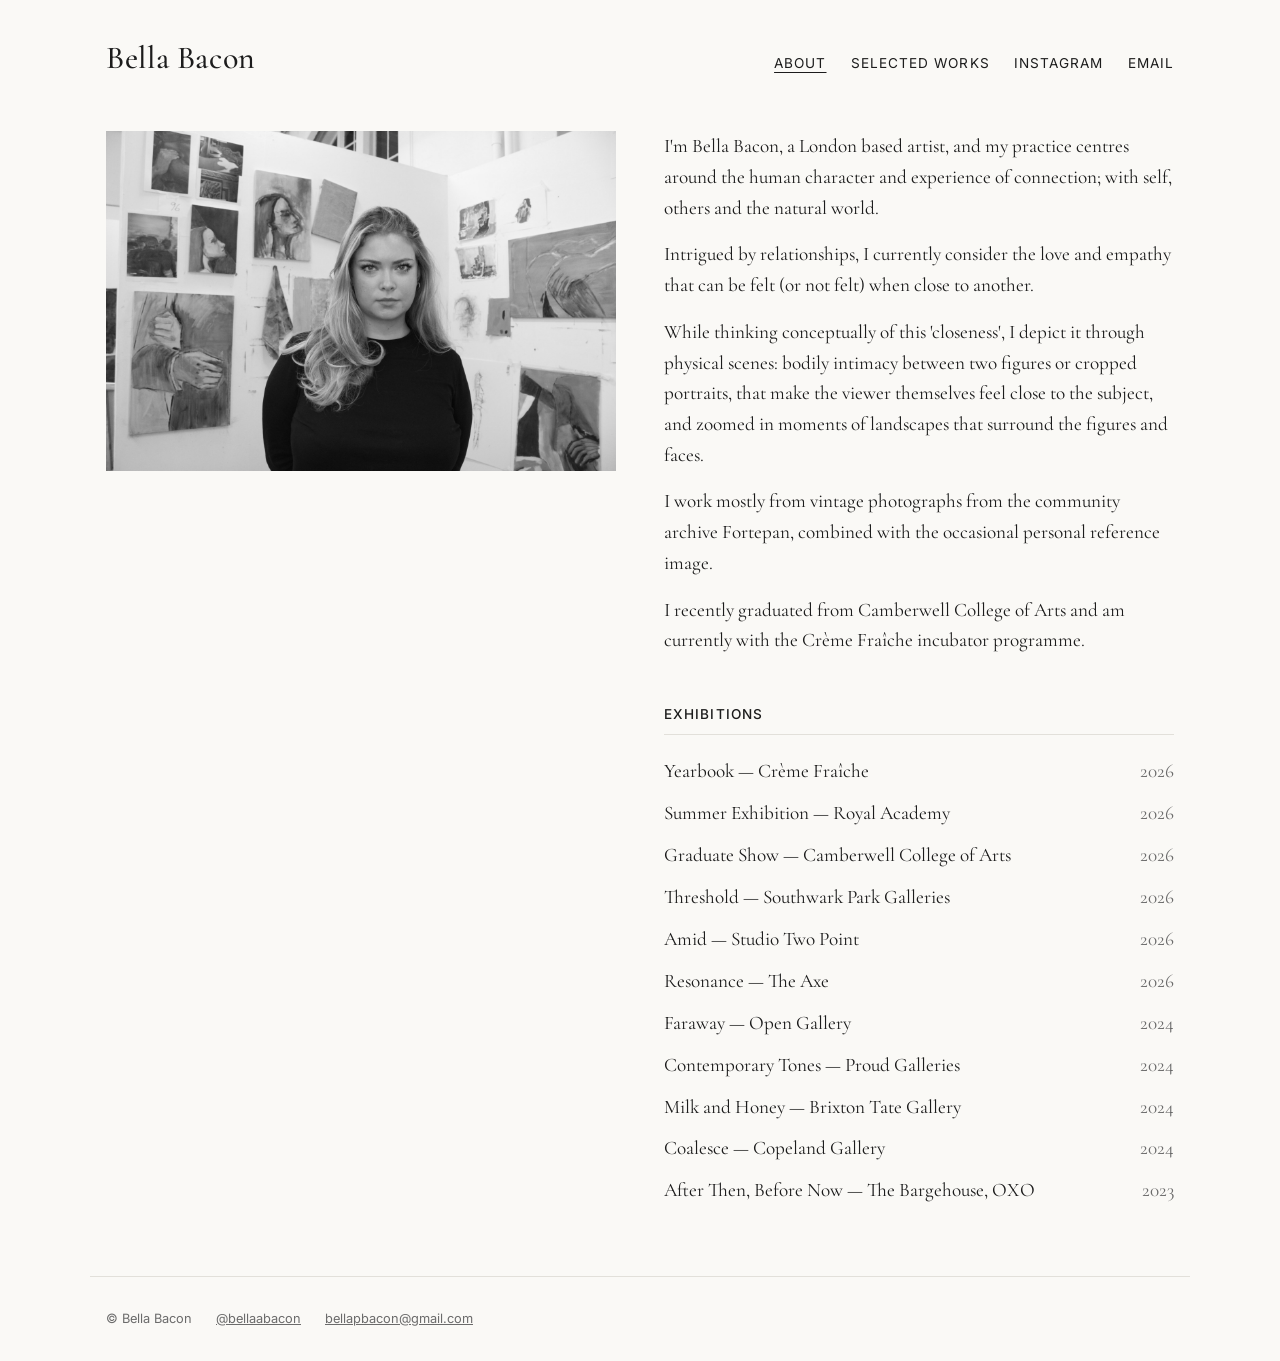
==== index.html @ 7a0c3272 "Update index.html" ====
<!doctype html>
<html lang="en-GB">
<head>
  <meta charset="utf-8">
  <meta name="viewport" content="width=device-width, initial-scale=1">
  <title>Bella Bacon — London Artist</title>
  <meta name="description" content="Bella Bacon is a London based artist whose practice centres on human character and the experience of connection.">
  <link rel="preconnect" href="https://fonts.googleapis.com">
  <link rel="preconnect" href="https://fonts.gstatic.com" crossorigin>
  <link href="https://fonts.googleapis.com/css2?family=Cormorant+Garamond:wght@400;500&family=Inter:wght@400;500&display=swap" rel="stylesheet">
  <link rel="stylesheet" href="style.css">
</head>
<body>

  <header>
    <a class="site-title" href="index.html">Bella Bacon</a>
    <nav>
      <ul>
        <li><a href="index.html" aria-current="page">About</a></li>
        <li><a href="selected-works.html">Selected Works</a></li>
        <li><a href="https://www.instagram.com/bellaabacon/" target="_blank" rel="noopener">Instagram</a></li>
        <li><a href="mailto:bellapbacon@gmail.com">Email</a></li>
      </ul>
    </nav>
  </header>

  <main>
    <section class="intro">
      <img src="siteimageportrait.jpg"
           alt="Bella Bacon standing in front of a wall of her paintings and sketches in the studio"
           width="900" height="1200">

      <div class="bio">
        <p>I'm Bella Bacon, a London based artist, and my practice centres around the human character and experience of connection; with self, others and the natural world.</p>
        <p>Intrigued by relationships, I currently consider the love and empathy that can be felt (or not felt) when close to another.</p>
        <p>While thinking conceptually of this 'closeness', I depict it through physical scenes: bodily intimacy between two figures or cropped portraits, that make the viewer themselves feel close to the subject, and zoomed in moments of landscapes that surround the figures and faces.</p>
        <p>I work mostly from vintage photographs from the community archive Fortepan, combined with the occasional personal reference image.</p>
        <p>I recently graduated from Camberwell College of Arts and am currently with the Crème Fraîche incubator programme.</p>

        <h2>Exhibitions</h2>
        <ul class="exhibitions">
          <li><span>Yearbook — Crème Fraîche</span><span class="year">2026</span></li>
          <li><span>Summer Exhibition — Royal Academy</span><span class="year">2026</span></li>
          <li><span>Graduate Show — Camberwell College of Arts</span><span class="year">2026</span></li>
          <li><span>Threshold — Southwark Park Galleries</span><span class="year">2026</span></li>
          <li><span>Amid — Studio Two Point</span><span class="year">2026</span></li>
          <li><span>Resonance — The Axe</span><span class="year">2026</span></li>
          <li><span>Faraway — Open Gallery</span><span class="year">2024</span></li>
          <li><span>Contemporary Tones — Proud Galleries</span><span class="year">2024</span></li>
          <li><span>Milk and Honey — Brixton Tate Gallery</span><span class="year">2024</span></li>
          <li><span>Coalesce — Copeland Gallery</span><span class="year">2024</span></li>
          <li><span>After Then, Before Now — The Bargehouse, OXO</span><span class="year">2023</span></li>
        </ul>
      </div>
    </section>
  </main>

  <footer>
    <span>© Bella Bacon</span>
    <a href="https://www.instagram.com/bellaabacon/" target="_blank" rel="noopener">@bellaabacon</a>
    <a href="mailto:bellapbacon@gmail.com">bellapbacon@gmail.com</a>
  </footer>

</body>
</html>
---- style.css ----
/* Bella Bacon — shared styles */
:root {
  --bg: #faf9f6;
  --text: #1c1c1c;
  --muted: #6b6b6b;
  --line: #e2e0da;
  --max: 1100px;
}

* { box-sizing: border-box; margin: 0; padding: 0; }

body {
  background: var(--bg);
  color: var(--text);
  font-family: "Cormorant Garamond", Georgia, serif;
  font-size: 1.2rem;
  line-height: 1.6;
}

a { color: inherit; }
img { max-width: 100%; display: block; }

/* Header */
header {
  max-width: var(--max);
  margin: 0 auto;
  padding: 2rem 1rem;
  display: flex;
  flex-wrap: wrap;
  gap: 1rem;
  align-items: baseline;
  justify-content: space-between;
}
.site-title {
  font-size: 2rem;
  font-weight: 500;
  letter-spacing: 0.02em;
  text-decoration: none;
}
nav ul {
  list-style: none;
  display: flex;
  flex-wrap: wrap;
  gap: 1.5rem;
  font-family: "Inter", Helvetica, Arial, sans-serif;
  font-size: 0.85rem;
  letter-spacing: 0.08em;
  text-transform: uppercase;
}
nav a { text-decoration: none; }
nav a:hover, nav a[aria-current="page"] { text-decoration: underline; text-underline-offset: 4px; }

main {
  max-width: var(--max);
  margin: 0 auto;
  padding: 1rem 1rem 4rem;
}

/* Home */
.intro {
  display: grid;
  grid-template-columns: 1fr 1fr;
  gap: 3rem;
  align-items: start;
}
.intro img { width: 100%; height: auto; }
.bio p + p { margin-top: 1rem; }

h2 {
  font-family: "Inter", Helvetica, Arial, sans-serif;
  font-size: 0.85rem;
  font-weight: 500;
  letter-spacing: 0.08em;
  text-transform: uppercase;
  margin: 3rem 0 1rem;
  padding-bottom: 0.5rem;
  border-bottom: 1px solid var(--line);
}
.exhibitions { list-style: none; }
.exhibitions li {
  display: flex;
  justify-content: space-between;
  gap: 1rem;
  padding: 0.35rem 0;
}
.exhibitions .year { color: var(--muted); }

/* Works grid */
.works {
  display: grid;
  grid-template-columns: repeat(3, 1fr);
  gap: 1.5rem;
}
.works button {
  border: 0;
  padding: 0;
  background: none;
  cursor: zoom-in;
}
.works img {
  width: 100%;
  aspect-ratio: 4 / 5;
  object-fit: cover;
  transition: opacity 0.2s;
}
.works button:hover img { opacity: 0.85; }

/* Lightbox */
.lightbox {
  position: fixed;
  inset: 0;
  background: rgba(20, 20, 20, 0.92);
  display: none;
  align-items: center;
  justify-content: center;
  padding: 2rem;
  cursor: zoom-out;
  z-index: 10;
}
.lightbox.open { display: flex; }
.lightbox img { max-height: 90vh; width: auto; object-fit: contain; }

/* Footer */
footer {
  max-width: var(--max);
  margin: 0 auto;
  padding: 2rem 1rem;
  border-top: 1px solid var(--line);
  font-family: "Inter", Helvetica, Arial, sans-serif;
  font-size: 0.8rem;
  color: var(--muted);
  display: flex;
  flex-wrap: wrap;
  gap: 1.5rem;
}

/* Phones and small tablets */
@media (max-width: 800px) {
  .intro { grid-template-columns: 1fr; gap: 2rem; }
  .works { grid-template-columns: repeat(2, 1fr); gap: 1rem; }
}
@media (max-width: 480px) {
  .works { grid-template-columns: 1fr; }
}
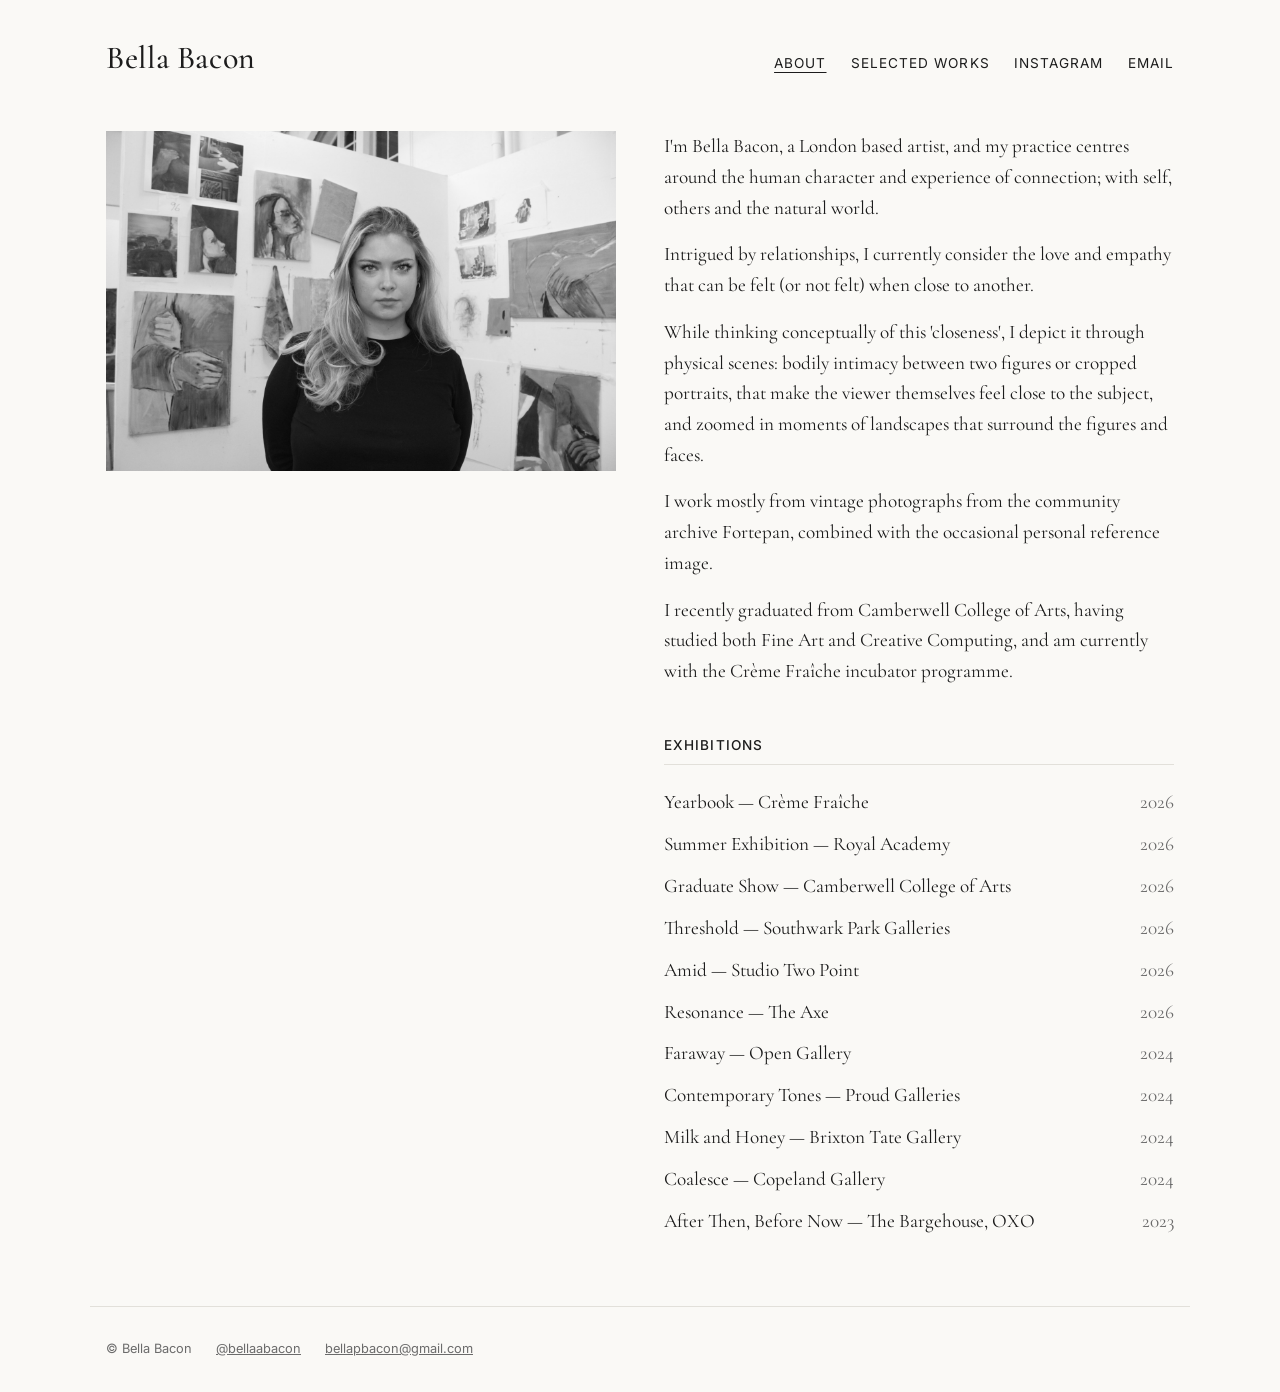
==== commit 96e738d3: "Update index.html" ====
--- a/index.html
+++ b/index.html
@@ -35,7 +35,7 @@
         <p>Intrigued by relationships, I currently consider the love and empathy that can be felt (or not felt) when close to another.</p>
         <p>While thinking conceptually of this 'closeness', I depict it through physical scenes: bodily intimacy between two figures or cropped portraits, that make the viewer themselves feel close to the subject, and zoomed in moments of landscapes that surround the figures and faces.</p>
         <p>I work mostly from vintage photographs from the community archive Fortepan, combined with the occasional personal reference image.</p>
-        <p>I recently graduated from Camberwell College of Arts and am currently with the Crème Fraîche incubator programme.</p>
+        <p>I recently graduated from Camberwell College of Arts, having studied both Fine Art and Creative Computing, and am currently with the Crème Fraîche incubator programme.</p>
 
         <h2>Exhibitions</h2>
         <ul class="exhibitions">
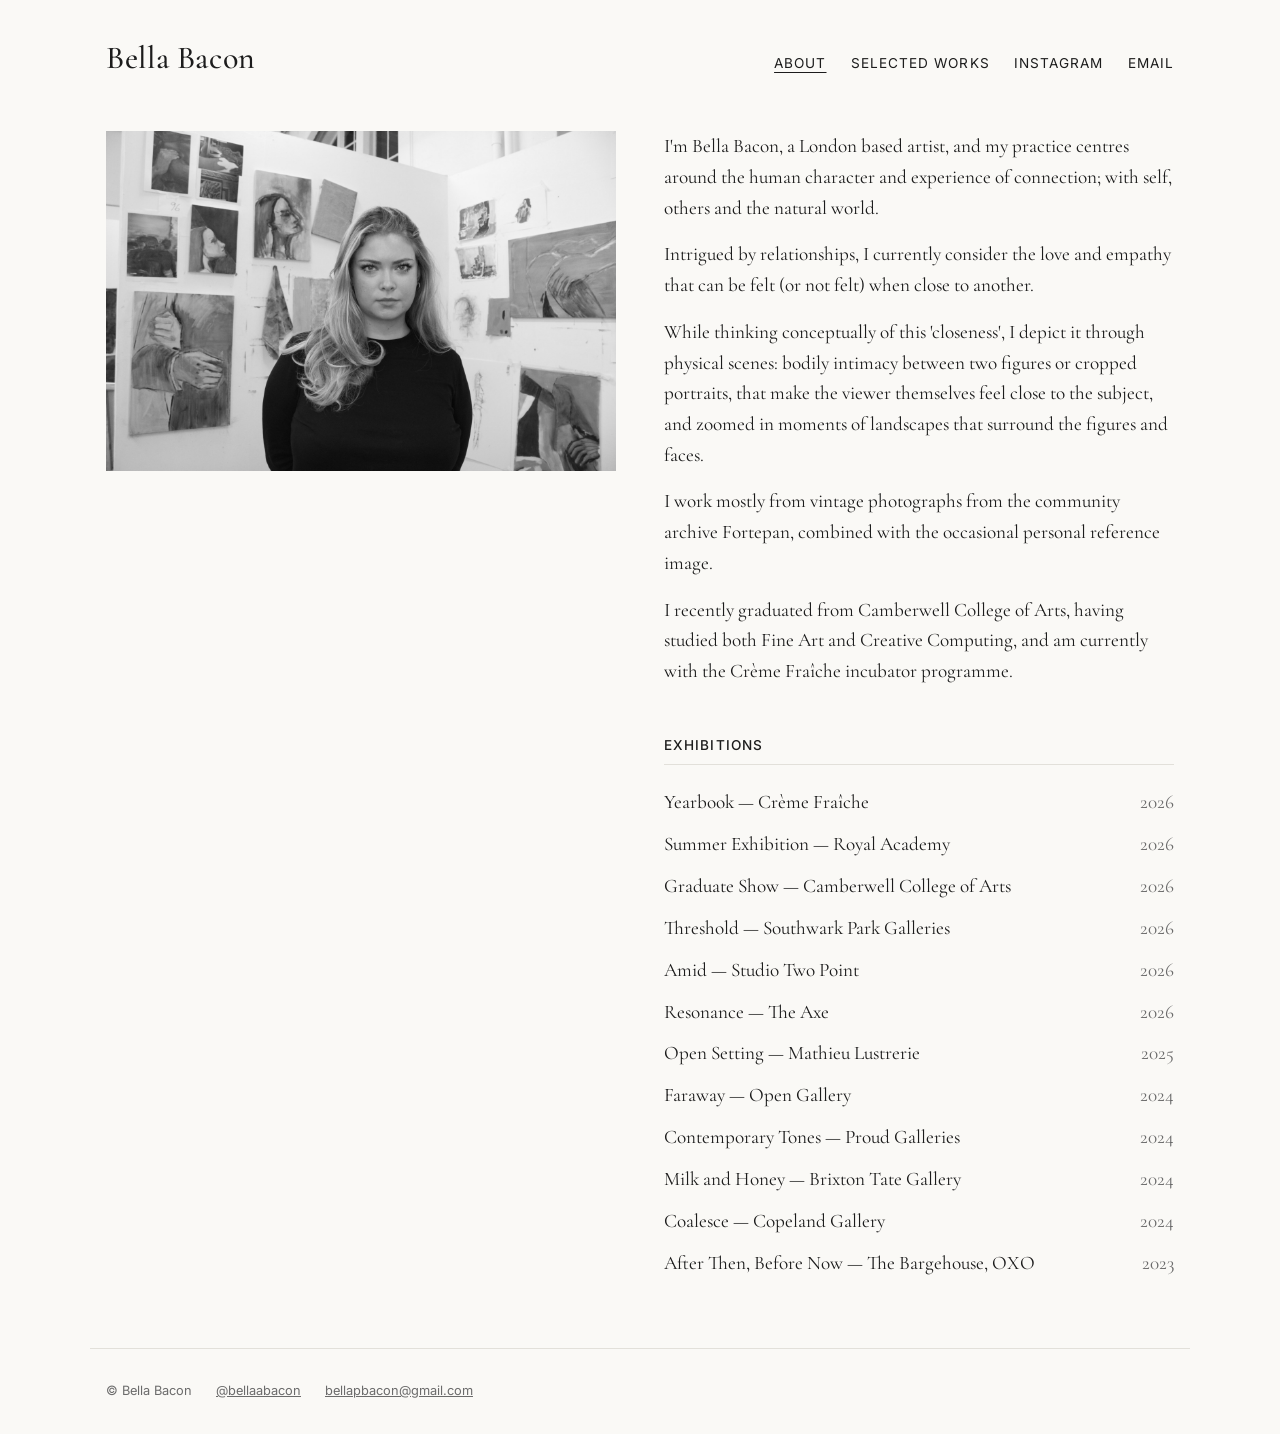
==== commit e856ddbc: "Update index.html Mathieu Lustrerie" ====
--- a/index.html
+++ b/index.html
@@ -4,7 +4,7 @@
   <meta charset="utf-8">
   <meta name="viewport" content="width=device-width, initial-scale=1">
   <title>Bella Bacon — London Artist</title>
-  <meta name="description" content="Bella Bacon is a London based artist whose practice centres on human character and the experience of connection.">
+  <meta name="description" content="Bella Bacon is a London based artist, working in oil, whose practice centres on human character and the experience of connection.">
   <link rel="preconnect" href="https://fonts.googleapis.com">
   <link rel="preconnect" href="https://fonts.gstatic.com" crossorigin>
   <link href="https://fonts.googleapis.com/css2?family=Cormorant+Garamond:wght@400;500&family=Inter:wght@400;500&display=swap" rel="stylesheet">
@@ -45,6 +45,7 @@
           <li><span>Threshold — Southwark Park Galleries</span><span class="year">2026</span></li>
           <li><span>Amid — Studio Two Point</span><span class="year">2026</span></li>
           <li><span>Resonance — The Axe</span><span class="year">2026</span></li>
+          <li><span>Open Setting — Mathieu Lustrerie</span><span class="year">2025</span></li>
           <li><span>Faraway — Open Gallery</span><span class="year">2024</span></li>
           <li><span>Contemporary Tones — Proud Galleries</span><span class="year">2024</span></li>
           <li><span>Milk and Honey — Brixton Tate Gallery</span><span class="year">2024</span></li>
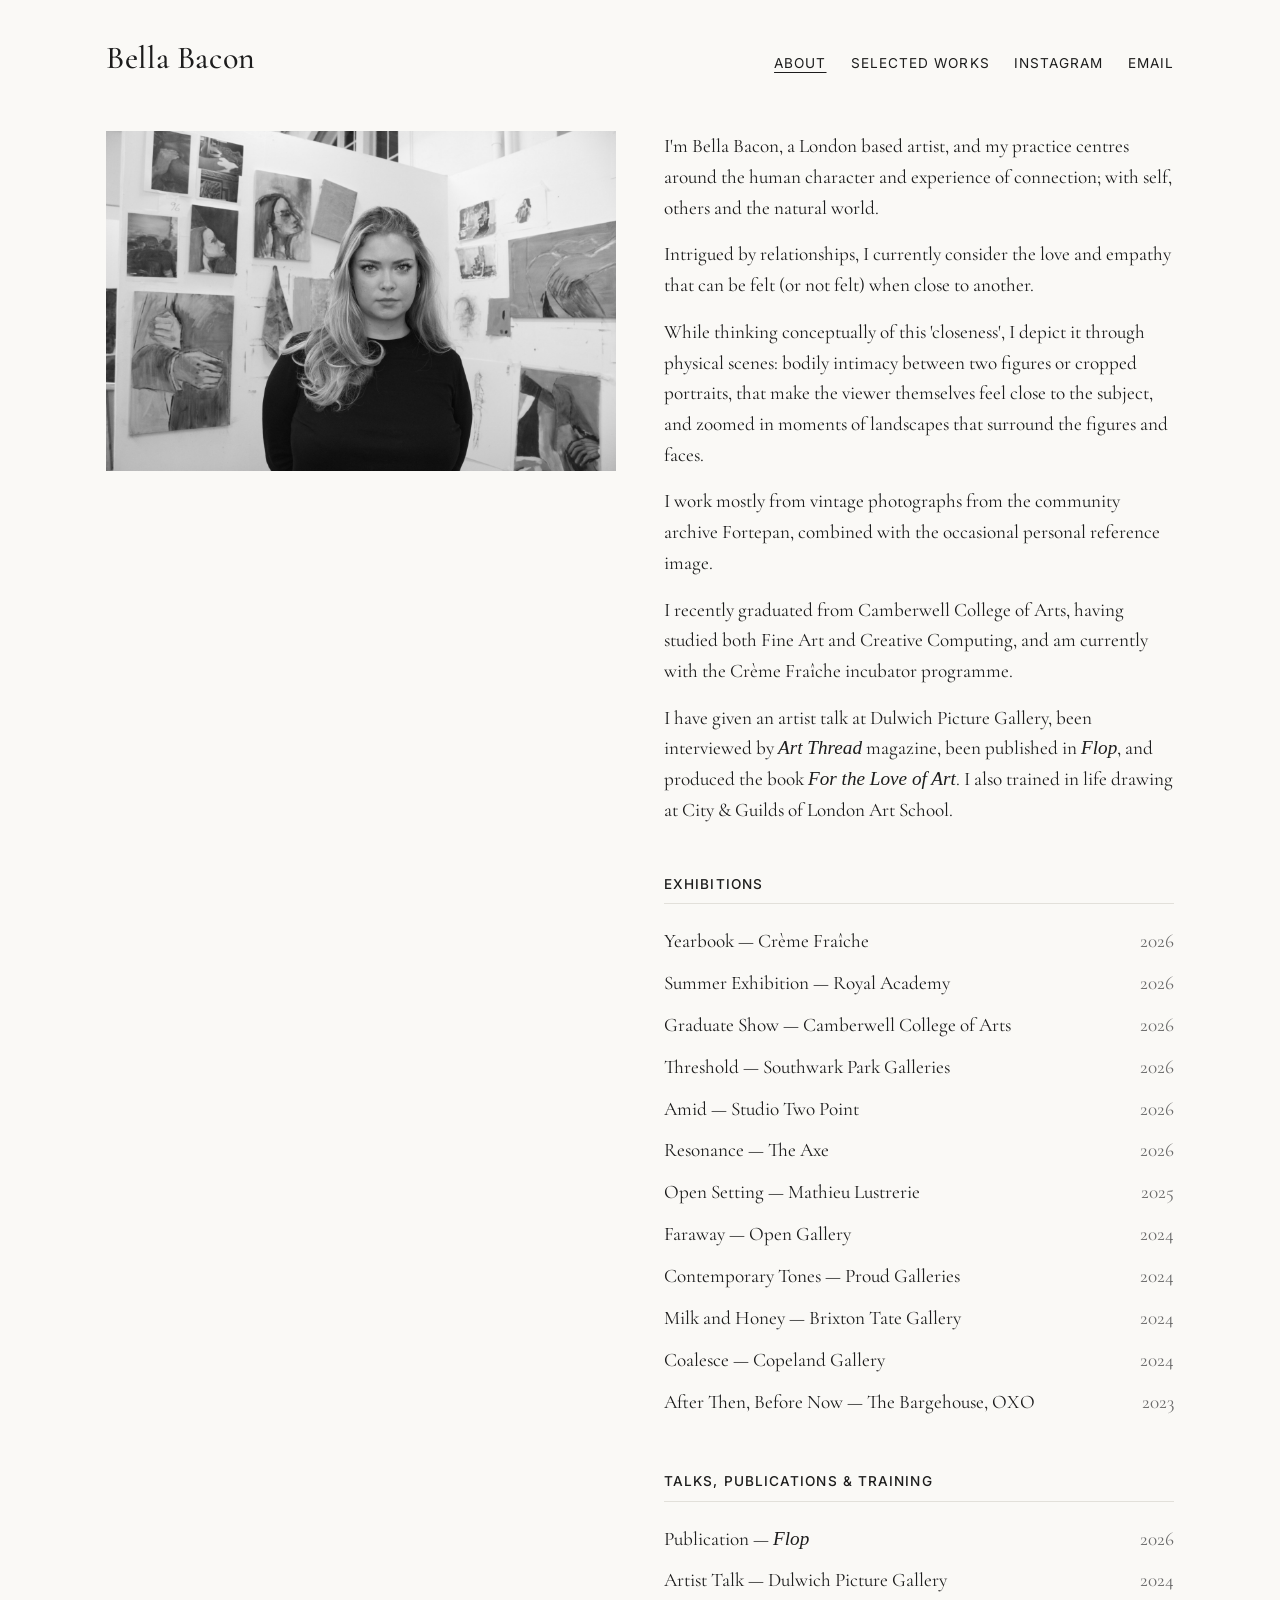
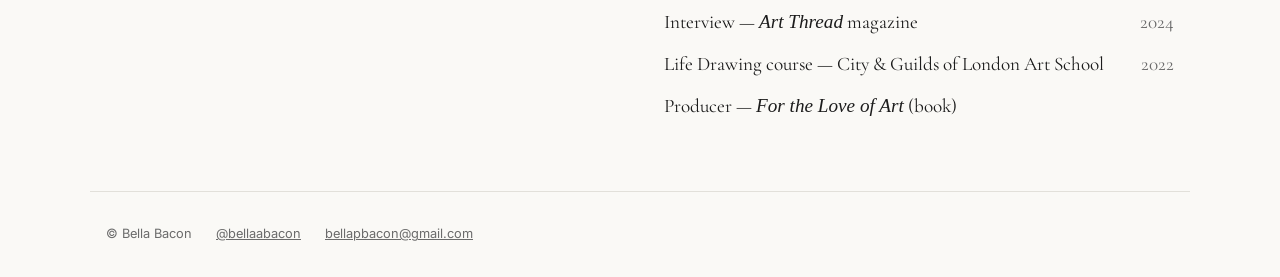
==== commit 97c6d039: "Rename index (1).html to index.html" ====
--- a/index.html
+++ b/index.html
@@ -36,6 +36,7 @@
         <p>While thinking conceptually of this 'closeness', I depict it through physical scenes: bodily intimacy between two figures or cropped portraits, that make the viewer themselves feel close to the subject, and zoomed in moments of landscapes that surround the figures and faces.</p>
         <p>I work mostly from vintage photographs from the community archive Fortepan, combined with the occasional personal reference image.</p>
         <p>I recently graduated from Camberwell College of Arts, having studied both Fine Art and Creative Computing, and am currently with the Crème Fraîche incubator programme.</p>
+        <p>I have given an artist talk at Dulwich Picture Gallery, been interviewed by <em>Art Thread</em> magazine, been published in <em>Flop</em>, and produced the book <em>For the Love of Art</em>. I also trained in life drawing at City &amp; Guilds of London Art School.</p>
 
         <h2>Exhibitions</h2>
         <ul class="exhibitions">
@@ -52,6 +53,15 @@
           <li><span>Coalesce — Copeland Gallery</span><span class="year">2024</span></li>
           <li><span>After Then, Before Now — The Bargehouse, OXO</span><span class="year">2023</span></li>
         </ul>
+
+        <h2>Talks, Publications &amp; Training</h2>
+        <ul class="exhibitions">
+          <li><span>Publication — <em>Flop</em></span><span class="year">2026</span></li>
+          <li><span>Artist Talk — Dulwich Picture Gallery</span><span class="year">2024</span></li>
+          <li><span>Interview — <em>Art Thread</em> magazine</span><span class="year">2024</span></li>
+          <li><span>Life Drawing course — City &amp; Guilds of London Art School</span><span class="year">2022</span></li>
+          <li><span>Producer — <em>For the Love of Art</em> (book)</span><span class="year"></span></li>
+        </ul>
       </div>
     </section>
   </main>
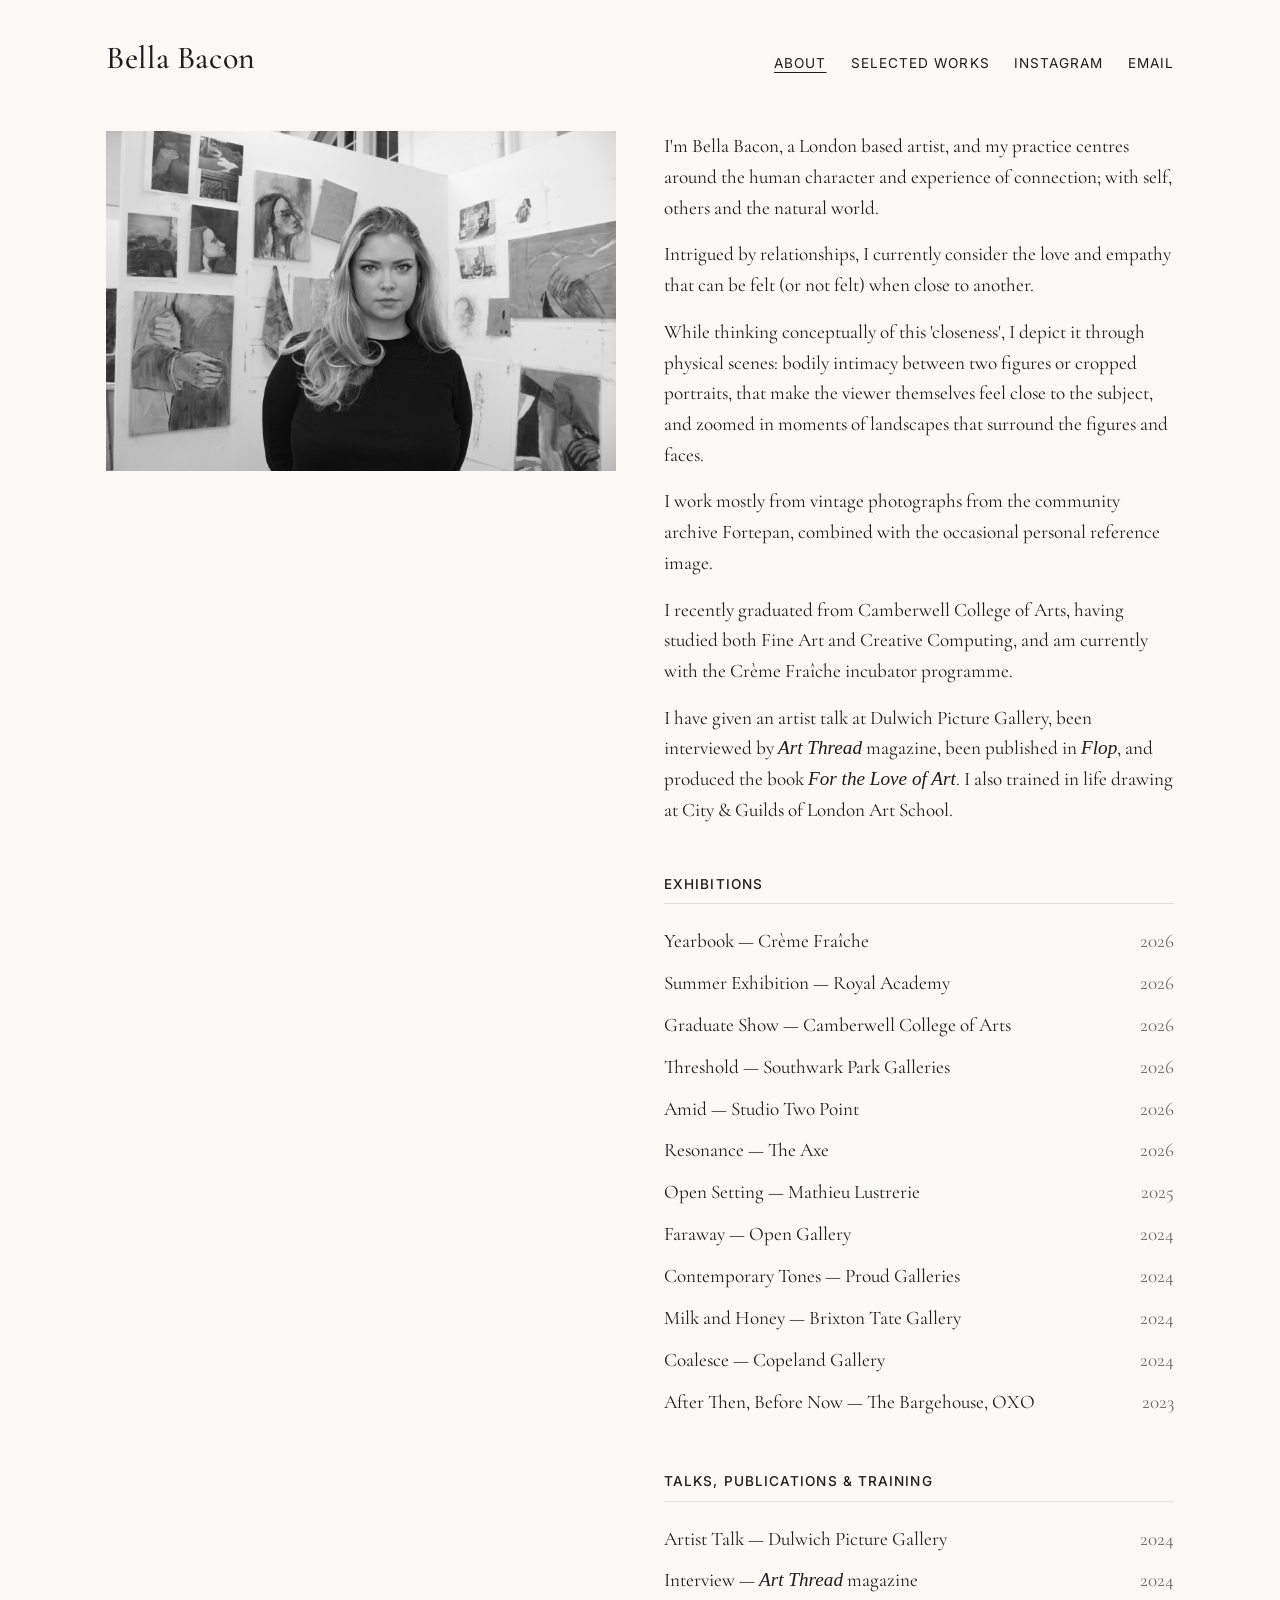
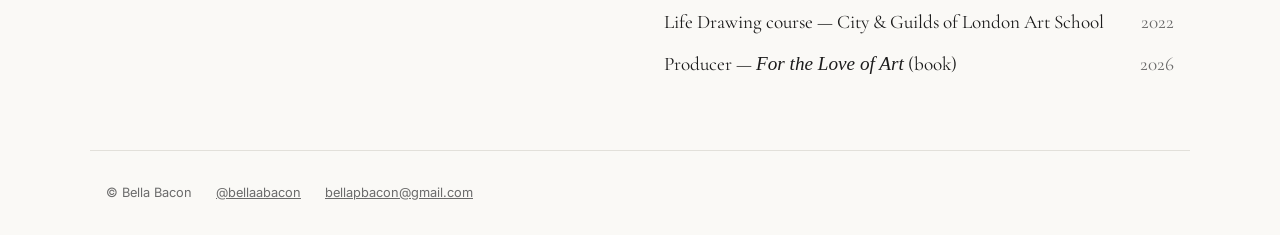
==== commit 2e34284f: "Update index.html" ====
--- a/index.html
+++ b/index.html
@@ -56,11 +56,10 @@
 
         <h2>Talks, Publications &amp; Training</h2>
         <ul class="exhibitions">
-          <li><span>Publication — <em>Flop</em></span><span class="year">2026</span></li>
           <li><span>Artist Talk — Dulwich Picture Gallery</span><span class="year">2024</span></li>
           <li><span>Interview — <em>Art Thread</em> magazine</span><span class="year">2024</span></li>
           <li><span>Life Drawing course — City &amp; Guilds of London Art School</span><span class="year">2022</span></li>
-          <li><span>Producer — <em>For the Love of Art</em> (book)</span><span class="year"></span></li>
+          <li><span>Producer — <em>For the Love of Art</em> (book)</span><span class="year">2026</span></li>
         </ul>
       </div>
     </section>
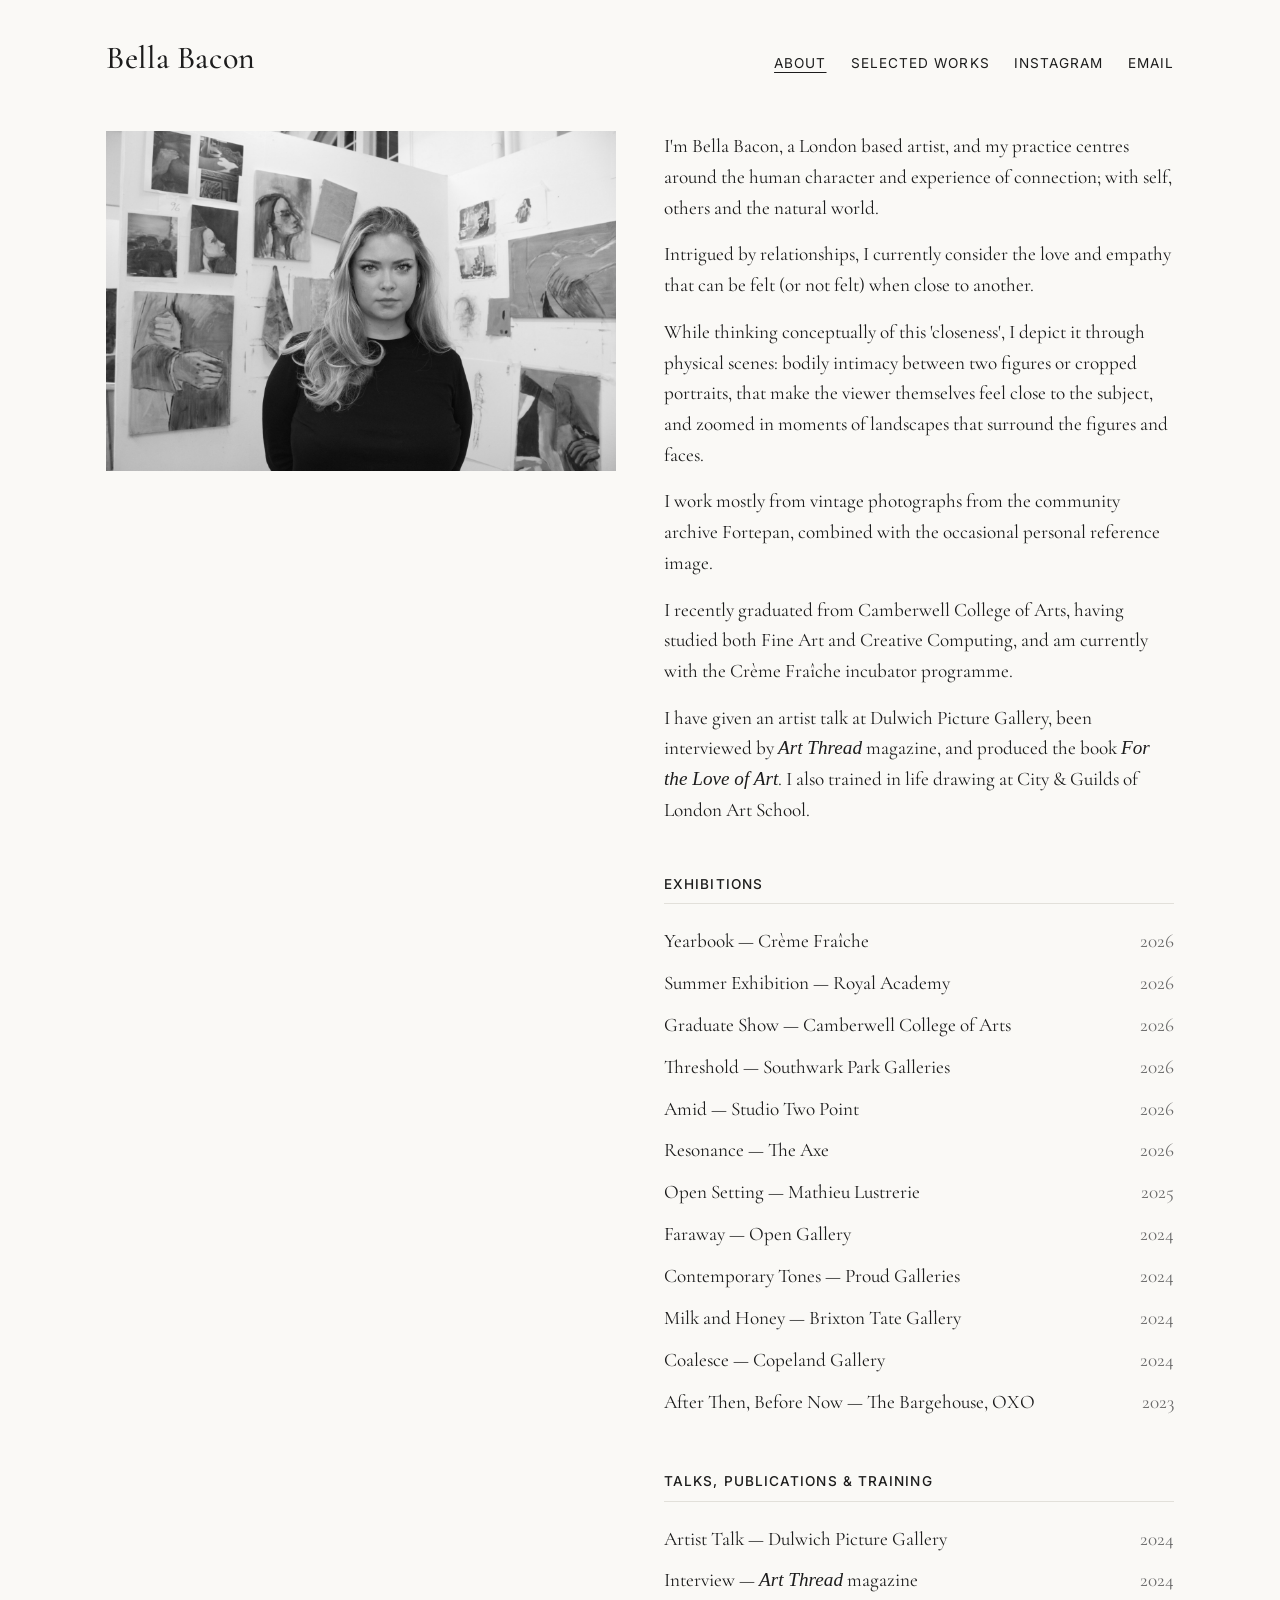
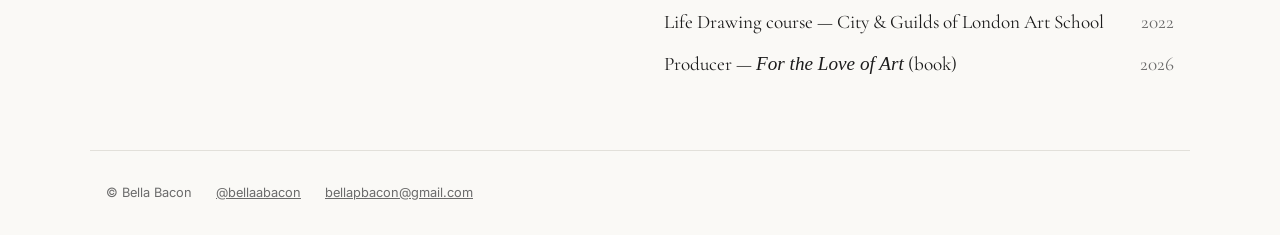
==== commit 7feb2787: "Update index.html" ====
--- a/index.html
+++ b/index.html
@@ -36,7 +36,7 @@
         <p>While thinking conceptually of this 'closeness', I depict it through physical scenes: bodily intimacy between two figures or cropped portraits, that make the viewer themselves feel close to the subject, and zoomed in moments of landscapes that surround the figures and faces.</p>
         <p>I work mostly from vintage photographs from the community archive Fortepan, combined with the occasional personal reference image.</p>
         <p>I recently graduated from Camberwell College of Arts, having studied both Fine Art and Creative Computing, and am currently with the Crème Fraîche incubator programme.</p>
-        <p>I have given an artist talk at Dulwich Picture Gallery, been interviewed by <em>Art Thread</em> magazine, been published in <em>Flop</em>, and produced the book <em>For the Love of Art</em>. I also trained in life drawing at City &amp; Guilds of London Art School.</p>
+        <p>I have given an artist talk at Dulwich Picture Gallery, been interviewed by <em>Art Thread</em> magazine, and produced the book <em>For the Love of Art</em>. I also trained in life drawing at City &amp; Guilds of London Art School.</p>
 
         <h2>Exhibitions</h2>
         <ul class="exhibitions">
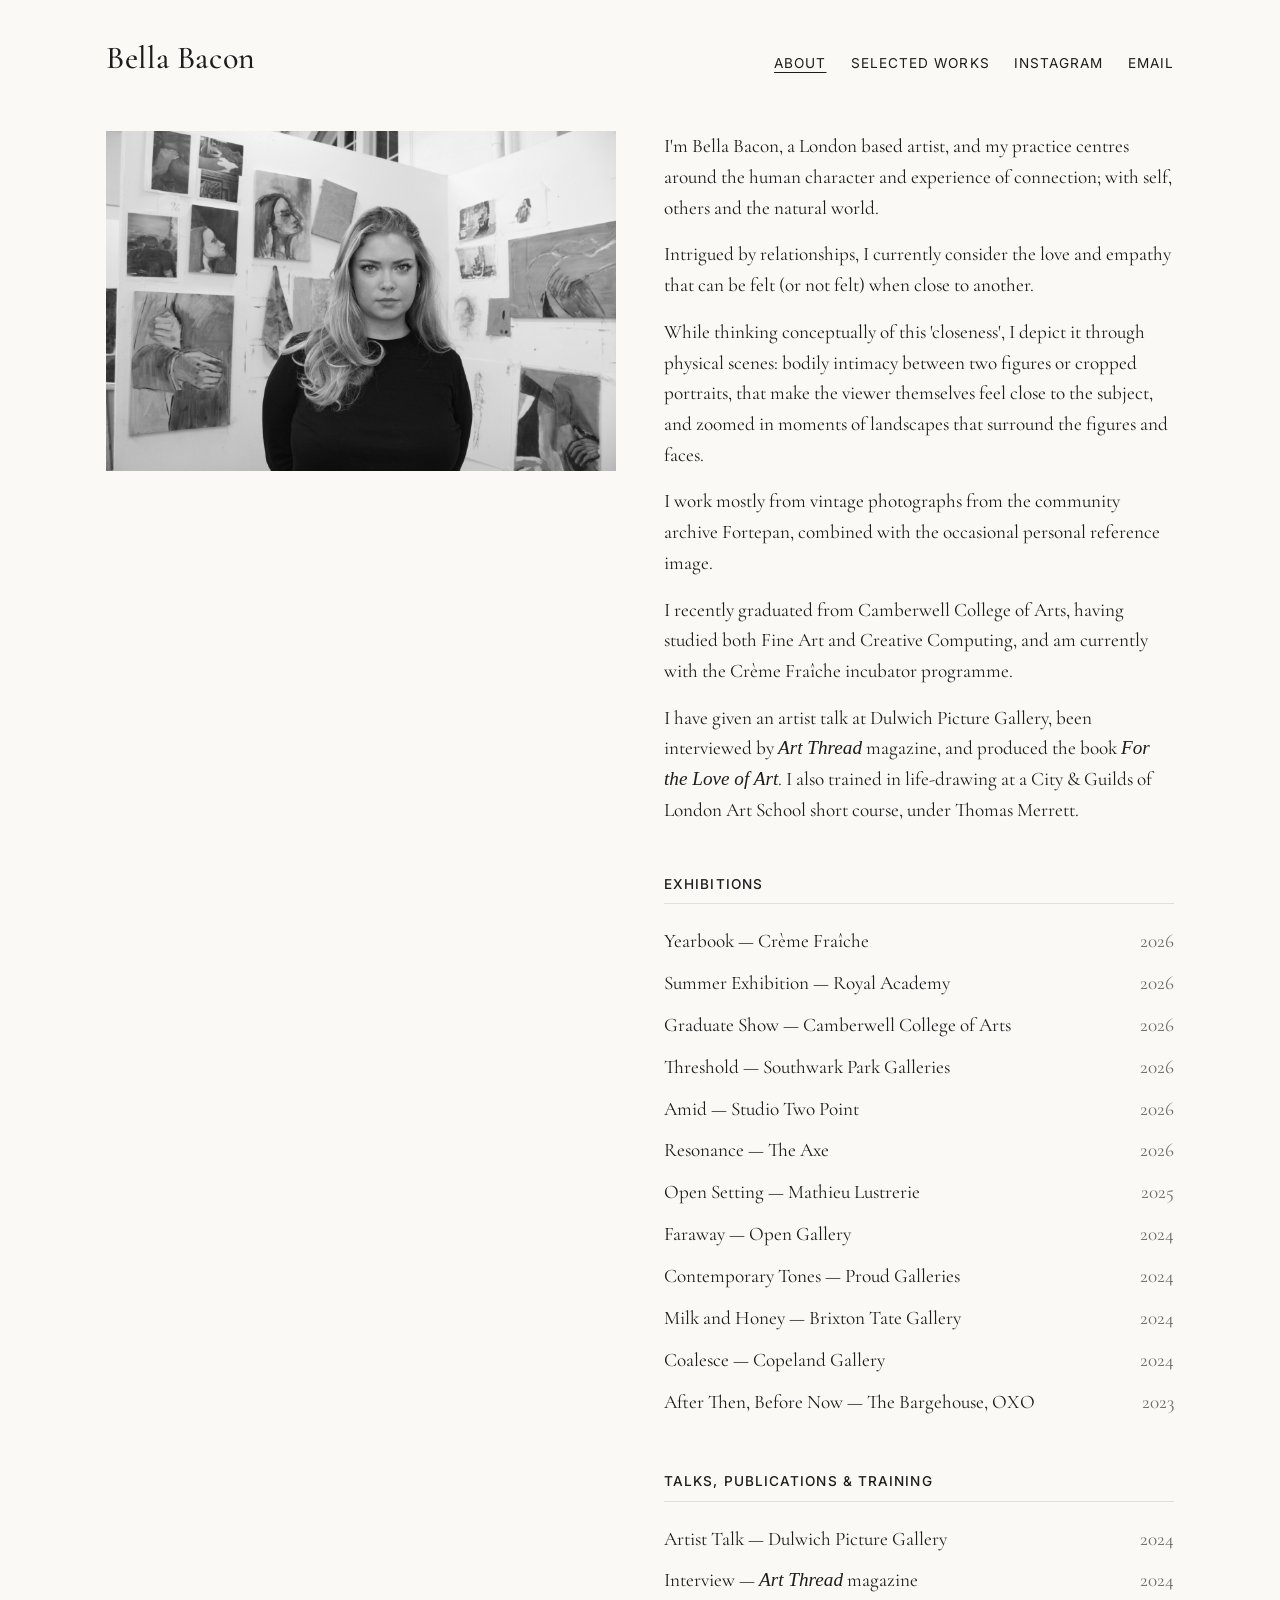
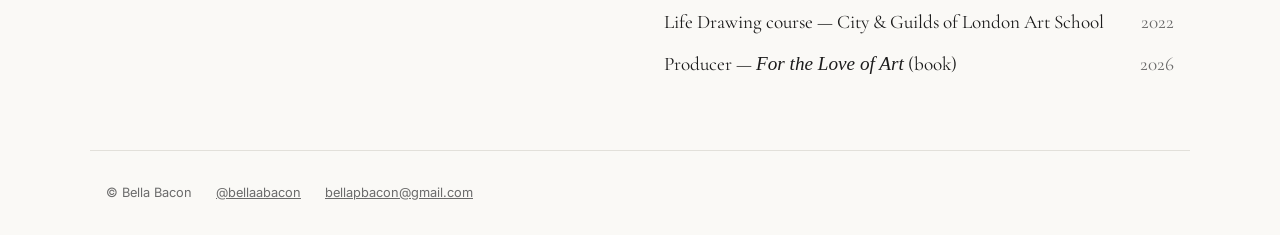
==== commit a0378254: "Update index.html" ====
--- a/index.html
+++ b/index.html
@@ -36,7 +36,7 @@
         <p>While thinking conceptually of this 'closeness', I depict it through physical scenes: bodily intimacy between two figures or cropped portraits, that make the viewer themselves feel close to the subject, and zoomed in moments of landscapes that surround the figures and faces.</p>
         <p>I work mostly from vintage photographs from the community archive Fortepan, combined with the occasional personal reference image.</p>
         <p>I recently graduated from Camberwell College of Arts, having studied both Fine Art and Creative Computing, and am currently with the Crème Fraîche incubator programme.</p>
-        <p>I have given an artist talk at Dulwich Picture Gallery, been interviewed by <em>Art Thread</em> magazine, and produced the book <em>For the Love of Art</em>. I also trained in life drawing at City &amp; Guilds of London Art School.</p>
+        <p>I have given an artist talk at Dulwich Picture Gallery, been interviewed by <em>Art Thread</em> magazine, and produced the book <em>For the Love of Art</em>. I also trained in life-drawing at a City &amp; Guilds of London Art School short course, under Thomas Merrett.</p>
 
         <h2>Exhibitions</h2>
         <ul class="exhibitions">
